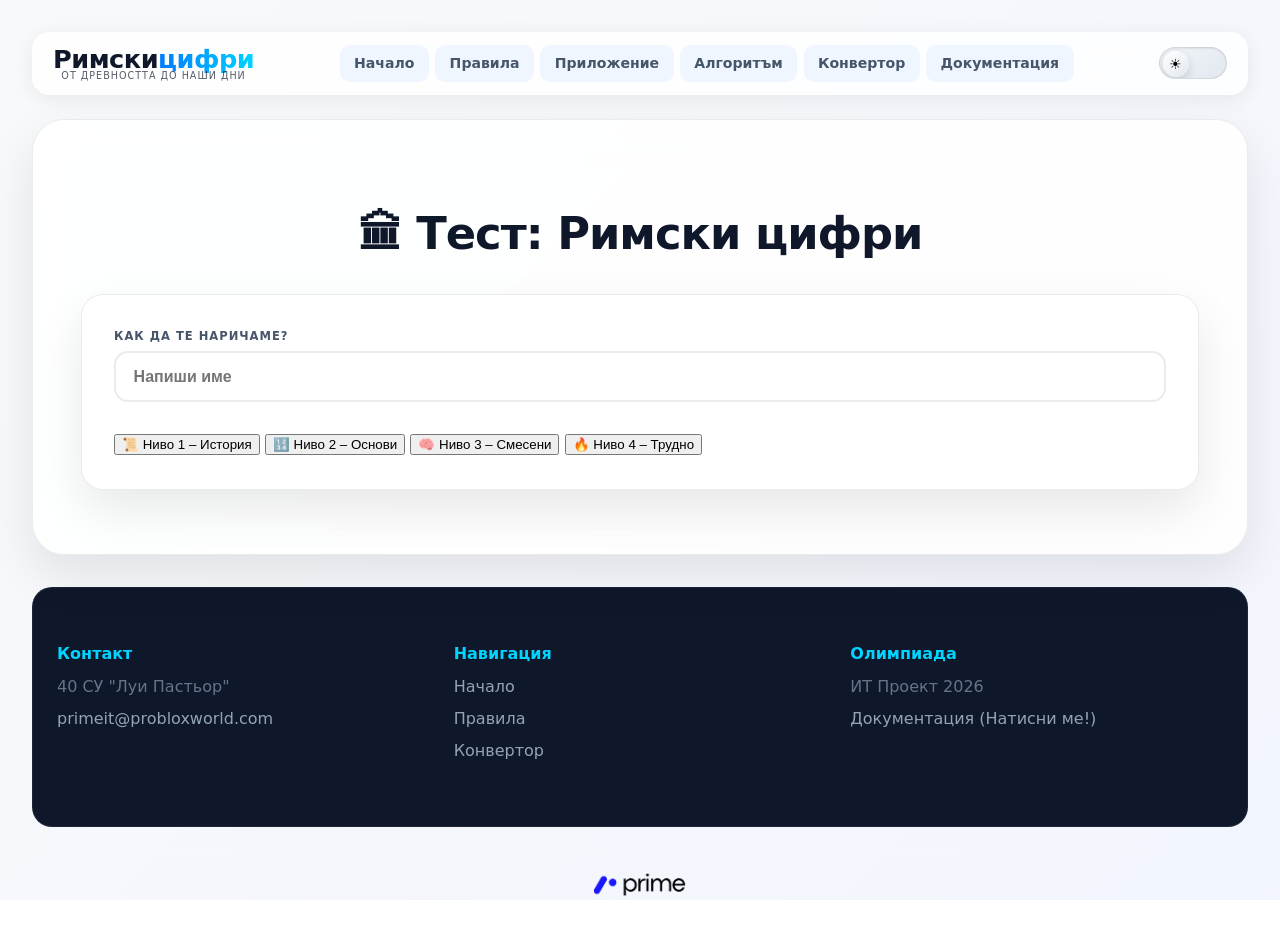
==== games.html @ bb71c1d5 "Add files via upload" ====
<!DOCTYPE html>
<html lang="bg">
<head>
<meta charset="UTF-8">
<meta name="viewport" content="width=device-width, initial-scale=1.0">

<title>Тест – Римски цифри</title>

<link rel="stylesheet" href="css/style.css">
<script src="header.js" defer></script>
<script src="https://html2canvas.hertzen.com/dist/html2canvas.min.js"></script>

</head>

<body>

<site-header></site-header>

<div class="wiki-container">

<h1 class="test-title">🏛 Тест: Римски цифри</h1>

<!-- START SCREEN -->
<div class="card start-card" id="startCard">

<div class="input-group">

<label class="label-text">Как да те наричаме?</label>
<input id="playerName" type="text" placeholder="Напиши име">

</div>

<div id="welcomeBack"></div>

<div class="level-grid">

<button onclick="startTest(1)">📜 Ниво 1 – История</button>
<button onclick="startTest(2)">🔢 Ниво 2 – Основи</button>
<button onclick="startTest(3)">🧠 Ниво 3 – Смесени</button>
<button onclick="startTest(4)">🔥 Ниво 4 – Трудно</button>

</div>

</div>


<!-- TEST -->
<div class="card" id="testCard" style="display:none">

<p id="progress"></p>

<div class="progress-bar">
<div id="progressFill"></div>
</div>

<p id="skipCounter">Пропуснати: 0</p>

<h2 id="question"></h2>

<div class="input-group">
<label class="label-text">Отговор</label>
<input type="text" id="answer">
</div>

<div class="nav-buttons">

<button onclick="prev()">Назад</button>
<button onclick="next()">Напред</button>
<button onclick="finish()">Завърши</button>

</div>

</div>


<!-- RESULTS -->
<div class="card result-card" id="resultCard" style="display:none">

<h1 class="score-big" id="grade"></h1>

<p class="score-message" id="scoreMessage"></p>

<p id="score"></p>

<hr>

<h3>XP</h3>

<div class="xp-bar">
<div id="xpFill"></div>
</div>

<p id="xp"></p>
<p id="tier"></p>

<hr>

<h3>Сподели резултата</h3>

<div class="share-buttons">

<button onclick="shareLink()">Копирай резултата</button>
<button onclick="shareImage()">Изтегли снимка</button>

</div>

</div>

</div>

<site-footer></site-footer>

<script>

const TOTAL = 15

let index = 0
let answers = []
let questions = []
let correct = []
let started = false
let currentLevel = 1

let xp = parseInt(localStorage.getItem("romanXP")) || 0

const player = localStorage.getItem("romanPlayer")

if(player){

document.getElementById("welcomeBack").innerText =
`Здравей ${player}! Готов ли си за още? 🚀`

}

function startTest(level){

let name=document.getElementById("playerName").value.trim()

if(name===""){

if(player){

name=player

}else{

alert("Моля въведи име")
return

}

}

localStorage.setItem("romanPlayer",name)

currentLevel=level
started=true

answers=new Array(TOTAL).fill("")
questions=[]
correct=[]

generate(level)

document.getElementById("startCard").style.display="none"
document.getElementById("testCard").style.display="block"

show()

}

function toRoman(num){

const map=[
[1000,"M"],[900,"CM"],[500,"D"],[400,"CD"],
[100,"C"],[90,"XC"],[50,"L"],[40,"XL"],
[10,"X"],[9,"IX"],[5,"V"],[4,"IV"],[1,"I"]
]

let r=""

for(let [v,s] of map){

while(num>=v){
r+=s
num-=v
}

}

return r

}

function generate(level){

for(let i=0;i<TOTAL;i++){

let n=Math.floor(Math.random()*200)+1
let r=toRoman(n)

if(level==1){

const q=[
"Коя цивилизация създава римските цифри?",
"Коя буква означава 5?",
"Коя буква означава 10?",
"Коя буква означава 100?",
"Коя буква означава 1000?"
]

const a=["Римската","V","X","C","M"]

let id=Math.floor(Math.random()*q.length)

questions.push(q[id])
correct.push(a[id])

}

if(level==2){

questions.push(`Напиши числото ${n} с римски цифри`)
correct.push(r)

}

if(level==3){

if(Math.random()<0.5){

questions.push(`Кое число е ${r}?`)
correct.push(String(n))

}else{

questions.push(`Напиши ${n} с римски цифри`)
correct.push(r)

}

}

if(level==4){

let n2=n+Math.floor(Math.random()*5)+1
let r2=toRoman(n2)

questions.push(`Кое е по-голямо: ${r} или ${r2}?`)
correct.push(r2)

}

}

}

function show(){

document.getElementById("progress").innerText =
`Въпрос ${index+1} / ${TOTAL}`

document.getElementById("question").innerText =
questions[index]

document.getElementById("answer").value =
answers[index]

let percent=((index+1)/TOTAL)*100

document.getElementById("progressFill").style.width=
percent+"%"

updateSkipped()

}

function saveAnswer(){

answers[index]=
document.getElementById("answer").value.trim()

}

function next(){

saveAnswer()

if(index<TOTAL-1){
index++
show()
}

}

function prev(){

saveAnswer()

if(index>0){
index--
show()
}

}

function updateSkipped(){

let skipped=answers.filter(a=>a==="").length

document.getElementById("skipCounter").innerText=
"Пропуснати: "+skipped

}

function grade(score){

if(score>=90)return 6
if(score>=75)return 5
if(score>=60)return 4
if(score>=40)return 3
return 2

}

function feedback(g){

if(g==6)return "🌟 Отлично! Ти си експерт!"
if(g==5)return "🔥 Много добре!"
if(g==4)return "👍 Добра работа!"
if(g==3)return "🙂 Може по-добре!"
return "😅 Тренирай още!"

}

function tier(xp){

if(xp<200)return "Bronze"
if(xp<500)return "Silver"
if(xp<1000)return "Gold"
if(xp<2000)return "Diamond"
return "Legend"

}

function finish(){

saveAnswer()

let right=0

for(let i=0;i<TOTAL;i++){

if(
answers[i].toUpperCase()==
correct[i].toUpperCase()
){
right++
}

}

let percent=Math.round((right/TOTAL)*100)

let g=grade(percent)

let gained=right*10

xp+=gained

localStorage.setItem("romanXP",xp)

document.getElementById("testCard").style.display="none"
document.getElementById("resultCard").style.display="block"

document.getElementById("grade").innerText=g
document.getElementById("scoreMessage").innerText=feedback(g)

document.getElementById("score").innerText=
`Правилни: ${right} / ${TOTAL}`

document.getElementById("xp").innerText=
`XP: ${xp}`

document.getElementById("tier").innerText=
`Tier: ${tier(xp)}`

let tierLevels=[0,200,500,1000,2000,5000]

let next=tierLevels.find(v=>v>xp)

let prev=tierLevels[tierLevels.indexOf(next)-1]||0

let xpPercent=((xp-prev)/(next-prev))*100

document.getElementById("xpFill").style.width=
xpPercent+"%"

alert(`🎉 Поздравления!
Ти завърши Ниво ${currentLevel}!`)

}

function shareLink(){

let grade=document.getElementById("grade").innerText

navigator.clipboard.writeText(
`Получих оценка ${grade} на теста за римски цифри!`
)

alert("Резултатът е копиран!")

}

function shareImage(){

html2canvas(document.getElementById("resultCard"))
.then(canvas=>{

let link=document.createElement("a")

link.download="roman-score.png"
link.href=canvas.toDataURL()

link.click()

})

}

window.onbeforeunload=function(){

if(started){
return "Сигурен ли си че искаш да напуснеш теста?"
}

}

</script>

</body>
</html>
---- css/style.css ----
/* =========================================
   РИМСКИ ЦИФРИ — STYLE.CSS (2026)
   Mobile-first · Dark mode · Glass cards
========================================= */

/* ========== VARIABLES ========== */
:root {
    --primary: #007aff;
    --accent:  #00d4ff;
    --text:    #0f172a;
    --muted:   #475569;
    --card:    #ffffff;
    --glass:   rgba(255,255,255,0.88);
    --border:  rgba(0,0,0,0.08);
    --shadow:  0 20px 48px rgba(0,0,0,0.09);
    --code-bg: #1e293b;
    --radius:  28px;
}

[data-theme="dark"] {
    --primary: #4dabff;
    --accent:  #7bd6ff;
    --text:    #e2e8f0;
    --muted:   #94a3b8;
    --card:    #111827;
    --glass:   rgba(15,23,42,0.88);
    --border:  rgba(255,255,255,0.09);
    --shadow:  0 20px 48px rgba(0,0,0,0.5);
    --code-bg: #0b1224;
}

/* ========== RESET ========== */
*, *::before, *::after { box-sizing: border-box; }

html { scroll-behavior: smooth; }

/* ========== FULL-SCREEN BODY ========== */
html, body {
    min-height: 100%;
    width: 100%;
    margin: 0;
}

body {
    font-family: 'Inter', system-ui, -apple-system, sans-serif;
    line-height: 1.6;
    color: var(--text);
    overflow-x: hidden;

    /* Full-screen animated gradient — always covers viewport */
    background: linear-gradient(-45deg, #eef2ff, #e9ecef, #f0f4ff, #f8f9fa);
    background-size: 400% 400%;
    background-attachment: fixed;
    animation: gradientMove 16s ease infinite;

    padding: 1rem;
    transition: color 0.3s ease;
}

[data-theme="dark"] body {
    background: linear-gradient(-45deg, #060d1a, #0b1224, #0f172a, #07111f);
    background-size: 400% 400%;
    background-attachment: fixed;
    animation: gradientMove 16s ease infinite;
}

body.drawer-open { overflow: hidden; }

@keyframes gradientMove {
    0%   { background-position: 0% 50%; }
    50%  { background-position: 100% 50%; }
    100% { background-position: 0% 50%; }
}

/* ========== SCROLLBAR ========== */
::-webkit-scrollbar { width: 8px; }
::-webkit-scrollbar-thumb { background: rgba(0,0,0,0.18); border-radius: 999px; }
[data-theme="dark"] ::-webkit-scrollbar-thumb { background: rgba(255,255,255,0.14); }

/* ========== WIKI CONTAINER (glass card on top of bg) ========== */
.wiki-container {
    width: 100%;
    max-width: 1280px;
    margin: 0 auto 2rem;
    background: var(--glass);
    backdrop-filter: blur(18px);
    -webkit-backdrop-filter: blur(18px);
    border-radius: var(--radius);
    padding: 1.5rem;
    box-shadow: var(--shadow);
    border: 1px solid var(--border);
}

/* ========== STICKY SITE HEADER ========== */
.site-header {
    display: flex;
    align-items: center;
    justify-content: space-between;
    gap: 1rem;
    padding: 0.75rem 1.25rem;
    margin-bottom: 1.5rem;
    border-radius: 18px;
    background: rgba(255,255,255,0.82);
    backdrop-filter: blur(12px);
    -webkit-backdrop-filter: blur(12px);
    border: 1px solid rgba(255,255,255,0.5);
    box-shadow: 0 4px 20px rgba(0,0,0,0.07);
    position: sticky;
    top: 0.75rem;
    z-index: 100;           /* lower than drawer (1001) and scrim (1000) */
    transition: background 0.3s ease, border-color 0.3s ease;
}

[data-theme="dark"] .site-header {
    background: rgba(11,18,36,0.9);
    border-color: rgba(255,255,255,0.1);
}

/* ========== LOGO ========== */
#logo {
    font-size: clamp(1.2rem, 4vw, 1.6rem);
    font-weight: 900;
    text-decoration: none;
    letter-spacing: -0.5px;
    color: var(--text);
    white-space: nowrap;
}

#logo span {
    background: linear-gradient(to right, var(--primary), var(--accent));
    -webkit-background-clip: text;
    -webkit-text-fill-color: transparent;
    background-clip: text;
}

/* ========== DESKTOP NAV (visible ≥ 900px) ========== */
.nav-links {
    display: flex;       /* shown on desktop */
    align-items: center;
    gap: 0.4rem;
    flex-wrap: wrap;
}

.nav-links a {
    display: inline-block;
    padding: 0.45rem 0.9rem;
    font-weight: 600;
    font-size: 0.88rem;
    border-radius: 10px;
    text-decoration: none;
    color: var(--muted);
    background: rgba(0,122,255,0.06);
    transition: background 0.2s, color 0.2s, transform 0.2s, box-shadow 0.2s;
}

.nav-links a:hover {
    background: rgba(0,122,255,0.14);
    color: var(--primary);
    transform: translateY(-2px);
    box-shadow: 0 6px 16px rgba(0,122,255,0.16);
}

/* ========== HAMBURGER (hidden ≥ 900px) ========== */
.hamburger {
    display: none;       /* hidden on desktop */
    flex-direction: column;
    gap: 5px;
    width: 42px;
    height: 42px;
    justify-content: center;
    align-items: center;
    border: 1px solid var(--border);
    border-radius: 12px;
    background: var(--card);
    cursor: pointer;
    transition: background 0.3s ease;
    flex-shrink: 0;
}

.hamburger span {
    width: 18px;
    height: 2px;
    background: var(--text);
    border-radius: 4px;
    transition: transform 0.3s ease, opacity 0.3s ease;
}

.hamburger.active span:nth-child(1) { transform: translateY(7px) rotate(45deg); }
.hamburger.active span:nth-child(2) { opacity: 0; }
.hamburger.active span:nth-child(3) { transform: translateY(-7px) rotate(-45deg); }

/* ========== THEME TOGGLE ========== */
.theme-toggle {
    width: 68px;
    height: 32px;
    border-radius: 999px;
    border: 1px solid rgba(0,0,0,0.1);
    background: linear-gradient(145deg, #f1f5f9, #e2e8f0);
    box-shadow: inset 0 1px 2px rgba(0,0,0,0.08);
    cursor: pointer;
    position: relative;
    overflow: hidden;
    flex-shrink: 0;
    transition: background 0.2s ease;
}

[data-theme="dark"] .theme-toggle {
    background: linear-gradient(145deg, #1e293b, #0f172a);
    border-color: rgba(255,255,255,0.14);
}

.theme-toggle .dot {
    position: absolute;
    top: 3px;
    left: 3px;
    width: 26px;
    height: 26px;
    border-radius: 50%;
    background: linear-gradient(145deg, #fff, #e2e8f0);
    box-shadow: 0 4px 10px rgba(0,0,0,0.15);
    transition: transform 0.25s ease, background 0.2s ease;
    display: grid;
    place-items: center;
    font-size: 0.85rem;
}

[data-theme="dark"] .theme-toggle .dot {
    transform: translateX(36px);
    background: linear-gradient(145deg, #1e293b, #0b1224);
    color: #38bdf8;
}

/* ========== DRAWER (z-index 1001 — always on top) ========== */
/* Must be a direct <body> child — see header.js */
.drawer {
    position: fixed;
    top: 0;
    right: 0;
    width: min(80vw, 300px);
    height: 100vh;
    background: var(--card);
    color: var(--text);
    box-shadow: -8px 0 40px rgba(0,0,0,0.22);
    padding: 1.5rem;
    display: flex;
    flex-direction: column;
    gap: 0.5rem;
    transform: translateX(110%);
    visibility: hidden;
    transition: transform 0.32s cubic-bezier(0.4,0,0.2,1), visibility 0.32s ease;
    z-index: 1001;
    overflow-y: auto;
}

.drawer.open {
    transform: translateX(0);
    visibility: visible;
}

.drawer-header {
    margin-bottom: 1rem;
    padding-bottom: 1rem;
    border-bottom: 1px solid var(--border);
}

.drawer-logo {
    font-size: 1.4rem;
    font-weight: 900;
    text-decoration: none;
    color: var(--text);
    letter-spacing: -0.5px;
}

.drawer-logo span {
    background: linear-gradient(to right, var(--primary), var(--accent));
    -webkit-background-clip: text;
    -webkit-text-fill-color: transparent;
    background-clip: text;
}

.drawer nav {
    display: flex;
    flex-direction: column;
}

.drawer nav a {
    padding: 0.85rem 0.5rem;
    font-size: 1rem;
    font-weight: 600;
    color: var(--text);
    text-decoration: none;
    border-bottom: 1px solid var(--border);
    transition: color 0.2s ease, padding-left 0.2s ease;
}

.drawer nav a:hover {
    color: var(--primary);
    padding-left: 0.9rem;
}

/* ========== SCRIM (z-index 1000) ========== */
.drawer-scrim {
    position: fixed;
    inset: 0;
    background: rgba(5,14,30,0.65);
    backdrop-filter: blur(3px);
    -webkit-backdrop-filter: blur(3px);
    opacity: 0;
    visibility: hidden;
    transition: opacity 0.3s ease, visibility 0.3s ease;
    z-index: 1000;
}

.drawer-scrim.active {
    opacity: 1;
    visibility: visible;
}

/* ========== TYPOGRAPHY ========== */
h1, h2, h3, h4, h5, h6 { color: var(--text); }

h1 {
    font-size: clamp(1.8rem, 5vw, 2.8rem);
    font-weight: 900;
    text-align: center;
    margin-bottom: 1.5rem;
    letter-spacing: -1px;
}

h3 {
    font-size: 1.3rem;
    margin-bottom: 1rem;
    display: flex;
    align-items: center;
    color: var(--primary);
}

h3::before {
    content: "";
    width: 5px;
    height: 22px;
    background: var(--primary);
    margin-right: 10px;
    border-radius: 4px;
    flex-shrink: 0;
}

p { margin: 0 0 1rem; color: var(--muted); }

/* ========== CARDS ========== */
.card {
    background: var(--card);
    border-radius: 22px;
    padding: 2rem;
    box-shadow: var(--shadow);
    border: 1px solid var(--border);
    margin-bottom: 1rem;
    color: var(--text);
    transition: background 0.3s ease, border-color 0.3s ease;
}

.rule-section,
.usage-card {
    background: var(--card);
    padding: 1.5rem;
    border-radius: 20px;
    margin-bottom: 1.5rem;
    border: 1px solid var(--border);
    box-shadow: 0 6px 18px rgba(0,0,0,0.05);
    color: var(--text);
    transition: transform 0.25s ease, box-shadow 0.25s ease, background 0.3s ease;
}

.rule-section:hover,
.usage-card:hover {
    transform: translateY(-4px);
    box-shadow: 0 18px 38px rgba(0,0,0,0.1);
}

[data-theme="dark"] .rule-section:hover,
[data-theme="dark"] .usage-card:hover {
    box-shadow: 0 18px 38px rgba(0,0,0,0.4);
}

.hero-card {
    text-align: center;
    background: linear-gradient(135deg, #fff, #f4f8ff);
}

[data-theme="dark"] .hero-card {
    background: linear-gradient(135deg, #0f172a, #0b1224);
}

/* ========== HERO SLIDER ========== */
.hero-slider {
    position: relative;
    width: 100%;
    height: 520px;
    border-radius: 24px;
    overflow: hidden;
    background: #07111f;
    margin-bottom: 2rem;
}

.hero-track { width: 100%; height: 100%; }

.hero-slide {
    position: absolute;
    inset: 0;
    opacity: 0;
    transition: opacity 0.8s ease-in-out;
    display: flex;
    align-items: center;
    justify-content: center;
}

.hero-slide.active { opacity: 1; z-index: 5; }

.hero-slide img {
    position: absolute;
    inset: 0;
    width: 100%;
    height: 100%;
    object-fit: cover;
    z-index: 1;
}

.hero-overlay {
    position: absolute;
    inset: 0;
    background: rgba(0,0,0,0.58);
    z-index: 2;
}

.hero-content {
    position: relative;
    z-index: 10;
    text-align: center;
    padding: 2rem;
    width: 100%;
}

.hero-content h1,
.hero-content h2,
.hero-content h3,
.hero-content p {
    color: #ffffff !important;
    text-shadow: 0 2px 18px rgba(0,0,0,0.75);
}

.hero-content h1 {
    font-size: clamp(1.6rem, 5vw, 3.2rem);
    text-align: center;
}

.hero-chip {
    display: inline-block;
    background: var(--primary);
    color: #fff !important;
    font-weight: 700;
    padding: 7px 20px;
    border-radius: 50px;
    margin-bottom: 14px;
    font-size: 0.88rem;
    box-shadow: 0 4px 16px rgba(0,0,0,0.3);
    text-shadow: none;
}

.hero-dots {
    position: absolute;
    bottom: 20px;
    left: 50%;
    transform: translateX(-50%);
    z-index: 20;
    display: flex;
    gap: 10px;
}

.dot {
    width: 10px;
    height: 10px;
    background: rgba(255,255,255,0.35);
    border: none;
    border-radius: 50%;
    cursor: pointer;
    transition: background 0.2s, transform 0.2s;
}

.dot.active {
    background: #fff;
    transform: scale(1.3);
}

/* ========== MAIN GRID ========== */
.main-grid {
    display: grid;
    grid-template-columns: minmax(0, 1fr) 290px;
    gap: 1.5rem;
    align-items: start;
}

/* ========== INFOBOX (Quick Facts) ========== */
.infobox {
    position: sticky;
    top: 90px;
    align-self: start;
    padding: 0 !important;
    overflow: hidden;
    border-radius: 18px !important;
    font-size: 0.92rem;
    background: #f8f9fa !important;
    border: 1px solid #c8ccd1 !important;
}

[data-theme="dark"] .infobox {
    background: #111827 !important;
    border-color: rgba(255,255,255,0.12) !important;
}

.infobox-title {
    display: block;
    background: linear-gradient(to right, var(--primary), var(--accent));
    color: #fff;
    font-weight: 700;
    text-align: center;
    padding: 0.8rem 1rem;
    font-size: 0.92rem;
    text-transform: uppercase;
    letter-spacing: 0.8px;
}

.infobox img {
    width: 85%;
    display: block;
    margin: 1.2rem auto 0.6rem;
    border-radius: 8px;
}

.infobox-caption {
    text-align: center;
    font-style: italic;
    font-size: 0.8rem;
    color: #666;
    padding: 0 1rem 1rem;
}

[data-theme="dark"] .infobox-caption { color: #9ca3af; }

.infobox hr {
    margin: 0;
    border: none;
    border-top: 1px solid #dee2e6;
}

[data-theme="dark"] .infobox hr { border-top-color: rgba(255,255,255,0.09); }

/* Rows via .infobox-row class */
.infobox-row {
    display: flex;
    justify-content: space-between;
    align-items: center;
    gap: 1rem;
    padding: 0.7rem 1.1rem;
    border-bottom: 1px solid #eaecf0;
}

.infobox-row:last-child { border-bottom: none; }

.infobox-row span {
    color: #6b7280;
    font-size: 0.85rem;
    flex-shrink: 0;
    font-weight: 500;
}

.infobox-row strong {
    font-weight: 600;
    text-align: right;
    color: var(--text);
    font-size: 0.85rem;
}

[data-theme="dark"] .infobox-row span  { color: #9ca3af; }
[data-theme="dark"] .infobox-row       { border-bottom-color: rgba(255,255,255,0.07); }

/* Rows via plain <p> tags (as used in your HTML) */
.infobox > p,
.infobox p {
    margin: 0;
    padding: 0.7rem 1.1rem;
    border-bottom: 1px solid #eaecf0;
    font-size: 0.88rem;
    color: var(--text);
    line-height: 1.5;
}

.infobox > p:last-child,
.infobox p:last-child { border-bottom: none; }

[data-theme="dark"] .infobox > p,
[data-theme="dark"] .infobox p {
    color: #e2e8f0;
    border-bottom-color: rgba(255,255,255,0.07);
}

/* ========== PAGE LAYOUT ========== */
.page-layout { display: flex; flex-direction: column; gap: 2rem; }

@media (min-width: 992px) {
    .page-layout { flex-direction: row; align-items: flex-start; }
    .page-layout .infobox {
        flex-shrink: 0;
        position: sticky;
        top: 90px;
        align-self: start;
        margin-left: auto;
    }
}

/* ========== SYMBOL GRID ========== */
.symbol-grid {
    display: grid;
    grid-template-columns: repeat(auto-fit, minmax(76px, 1fr));
    gap: 10px;
    margin-top: 1rem;
}

.symbol-item {
    background: #f1f5f9;
    padding: 0.9rem;
    text-align: center;
    border-radius: 14px;
    border: 1px solid var(--border);
    color: var(--text);
    transition: background 0.3s ease;
}

[data-theme="dark"] .symbol-item { background: #1e293b; }
.symbol-item strong { display: block; color: var(--primary); font-size: 1.2rem; }

/* ========== INPUTS ========== */
.input-group { margin-bottom: 1.8rem; }

.label-text {
    display: block;
    margin-bottom: 0.4rem;
    font-size: 0.72rem;
    font-weight: 700;
    letter-spacing: 1px;
    text-transform: uppercase;
    color: var(--muted);
}

input[type="text"] {
    width: 100%;
    padding: 0.9rem 1.1rem;
    font-size: 1rem;
    font-weight: 600;
    border-radius: 14px;
    border: 2px solid var(--border);
    background: var(--card);
    color: var(--text);
    outline: none;
    transition: border-color 0.25s ease, box-shadow 0.25s ease, transform 0.2s ease;
}

input[type="text"]:focus {
    border-color: var(--primary);
    box-shadow: 0 6px 18px rgba(0,122,255,0.14);
    transform: translateY(-2px);
}

/* ========== LISTS ========== */
.rule-list, .usage-list { list-style: none; padding: 0; }

.rule-list li {
    margin-bottom: 0.8rem;
    padding-left: 22px;
    position: relative;
    color: var(--muted);
}

.rule-list li::before { content: "■"; position: absolute; left: 0; color: var(--primary); }

/* ========== CODE BLOCK ========== */
pre {
    background: var(--code-bg);
    color: #e2e8f0;
    padding: 1.5rem;
    border-radius: 16px;
    overflow-x: auto;
    font-family: 'Fira Code', monospace;
    font-size: 0.85rem;
    line-height: 1.6;
    margin-bottom: 2rem;
}

.code-keyword { color: #7dd3fc; }
.code-func    { color: #a5b4fc; }
.code-string  { color: #fbbf24; }
.code-number  { color: #f472b6; }
.code-comment { color: #94a3b8; font-style: italic; }

/* ========== CONTENT GRID ========== */
.content-grid {
    display: grid;
    gap: 1.5rem;
    grid-template-columns: repeat(auto-fit, minmax(240px, 1fr));
}

/* ========== IMAGES ========== */
img { max-width: 100%; border-radius: 16px; }
img.shrink { max-width: 80%; margin: 1.5rem auto; display: block; }

.full-width-img {
    width: 100%;
    height: 260px;
    object-fit: cover;
    margin: 1.5rem 0;
    border-radius: 14px;
    box-shadow: 0 10px 28px rgba(0,0,0,0.1);
    cursor: zoom-in;
}

/* ========== IFRAMES ========== */
iframe { width: 100%; max-width: 100%; border: none; border-radius: 14px; }

.responsive-iframe {
    width: min(90vw, 400px);
    aspect-ratio: 1 / 1;
    height: auto;
    border-radius: 18px;
}

/* ========== SIDE GALLERY ========== */
.side-gallery {
    position: fixed;
    left: 20px;
    top: 120px;
    width: 110px;
    height: 70vh;
    overflow: hidden;
    border-radius: 18px;
    z-index: 0;
}

.gallery-track {
    display: flex;
    flex-direction: column;
    gap: 1rem;
    animation: scrollGallery 22s linear infinite;
}

.gallery-track img { width: 100%; border-radius: 12px; transition: transform 0.3s ease; }
.gallery-track img:hover { transform: scale(1.05); }

@keyframes scrollGallery {
    0%   { transform: translateY(0); }
    100% { transform: translateY(-50%); }
}

/* ========== FOOTER (always dark) ========== */
.footer,
footer {
    margin-top: 2rem;
    padding: 2rem 1.5rem;
    background: #0f172a;
    border-radius: 20px;
    color: #e2e8f0;
    text-align: center;
    border: 1px solid rgba(255,255,255,0.06);
}

[data-theme="dark"] .footer,
[data-theme="dark"] footer {
    background: #060e1c;
    border-color: rgba(255,255,255,0.09);
}

.footer p, footer p { color: #64748b; margin: 0 0 0.4rem; }

.footer-content {
    display: grid;
    grid-template-columns: repeat(auto-fit, minmax(180px, 1fr));
    gap: 1.5rem;
    text-align: left;
    margin-bottom: 1.5rem;
}

.footer h3,
.footer h4,
footer h3,
footer h4 { color: var(--accent); margin-bottom: 0.5rem; }

.footer a, footer a { color: #94a3b8; text-decoration: none; transition: color 0.2s; }
.footer a:hover, footer a:hover { color: #fff; }

.copy { margin-top: 1rem; font-size: 0.78rem; color: #475569; }

/* ========== RESPONSIVE ========== */

/* Tablet */
@media (min-width: 768px) {
    body { padding: 1.5rem; }
    .wiki-container { padding: 2.5rem; }
    .content-grid { grid-template-columns: repeat(auto-fit, minmax(280px, 1fr)); }
}

/* Desktop */
@media (min-width: 900px) {
    body { padding: 2rem; }
    .wiki-container { padding: 3rem; border-radius: 32px; }

    /* Show desktop nav, hide hamburger */
    .nav-links  { display: flex; }
    .hamburger  { display: none; }
}

/* Mobile */
@media (max-width: 899px) {
    /* Hide desktop nav, show hamburger */
    .nav-links  { display: none; }
    .hamburger  { display: flex; }

    .main-grid  { grid-template-columns: 1fr; }
    .infobox    { position: static !important; max-width: 100%; }
    .hero-slider { height: 380px; }
    .full-width-img { height: 200px; }
    .side-gallery { display: none; }
}

@media (max-width: 600px) {
    body { padding: 0.6rem; }
    .wiki-container { padding: 0.9rem; border-radius: 18px; }
    .site-header { padding: 0.6rem 0.9rem; border-radius: 14px; }
    .hero-slider { height: 280px; border-radius: 18px; }
    .hero-content h1 { font-size: clamp(1.3rem, 6vw, 1.8rem) !important; }
    .card { padding: 1.2rem; border-radius: 16px; }
}
/* ========== PRIMEIT CREDIT ========== */
.footer-bottom {
    margin-top: 1.5rem;
    padding-top: 1.2rem;
    border-top: 1px solid rgba(255,255,255,0.08);
    text-align: center;
}

.primeit-credit {
    display: inline-block;
    position: relative;
    transition: transform 0.25s ease, opacity 0.25s ease;
}

.primeit-credit:hover {
    transform: scale(1.08);
    opacity: 0.9;
}

.primeit-logo {
    height: 26px;
    transition: opacity 0.3s ease;
}

/* Default (light mode) → show dark logo */
.logo-light { display: none; }
.logo-dark  { display: inline-block; }

/* Dark theme → show white logo */
[data-theme="dark"] .logo-light { display: inline-block; }
[data-theme="dark"] .logo-dark  { display: none; }
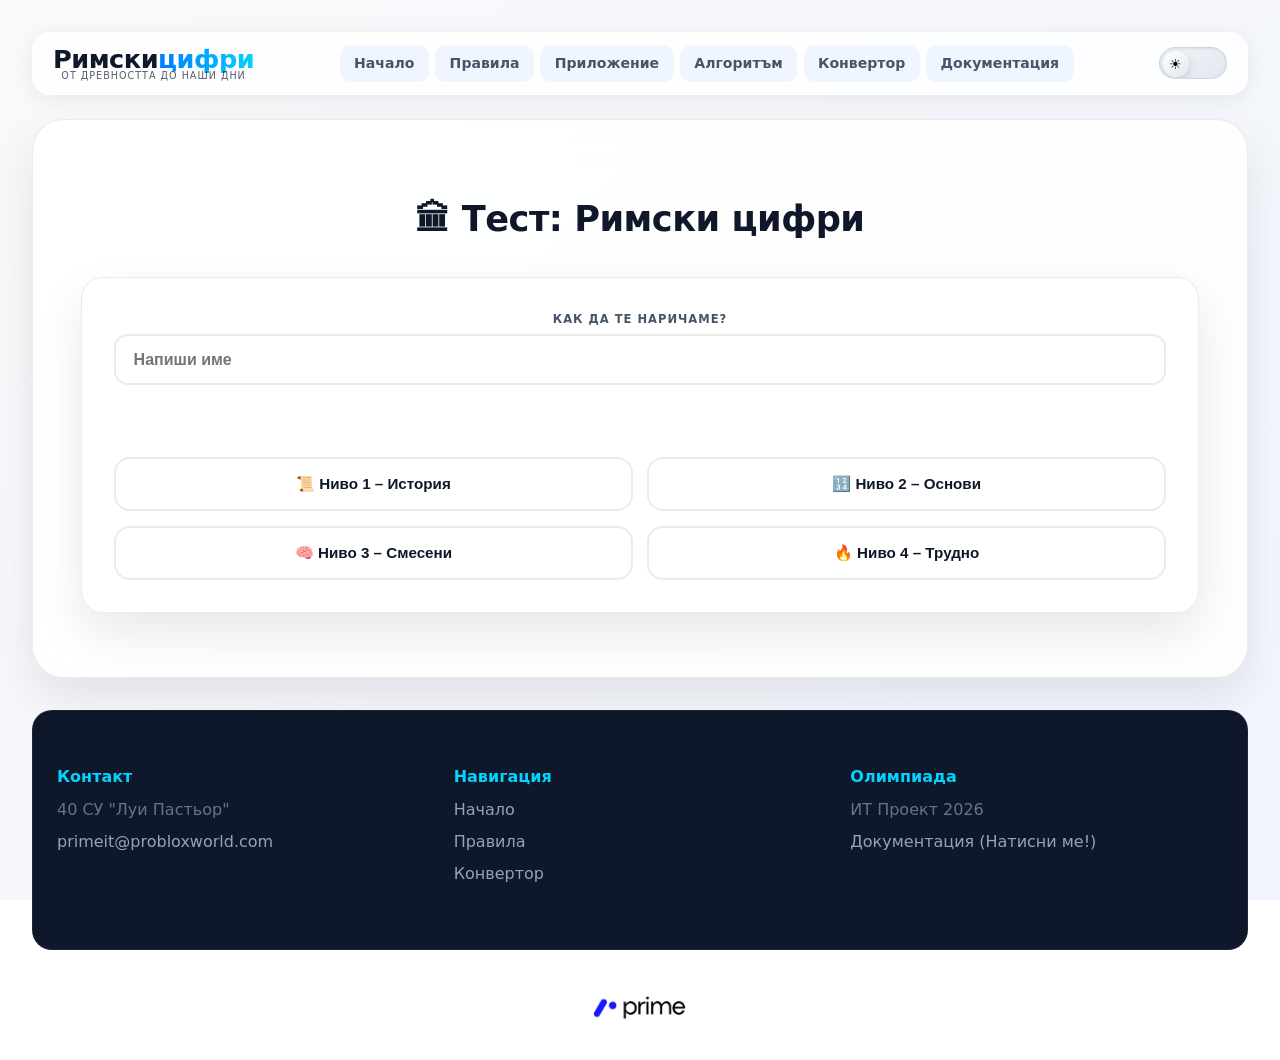
==== commit 4ee5a298: "Added AI to the test and made it super" ====
--- a/games.html
+++ b/games.html
@@ -1,443 +1,574 @@
 <!DOCTYPE html>
 <html lang="bg">
 <head>
-<meta charset="UTF-8">
-<meta name="viewport" content="width=device-width, initial-scale=1.0">
-
-<title>Тест – Римски цифри</title>
-
-<link rel="stylesheet" href="css/style.css">
-<script src="header.js" defer></script>
-<script src="https://html2canvas.hertzen.com/dist/html2canvas.min.js"></script>
-
+    <meta charset="UTF-8">
+    <meta name="viewport" content="width=device-width, initial-scale=1.0">
+    <title>Тест – Римски цифри</title>
+    <link rel="stylesheet" href="css/style.css">
+    <script src="header.js" defer></script>
+    <script src="https://html2canvas.hertzen.com/dist/html2canvas.min.js"></script>
 </head>
-
 <body>
-
-<site-header></site-header>
-
-<div class="wiki-container">
-
-<h1 class="test-title">🏛 Тест: Римски цифри</h1>
-
-<!-- START SCREEN -->
-<div class="card start-card" id="startCard">
-
-<div class="input-group">
-
-<label class="label-text">Как да те наричаме?</label>
-<input id="playerName" type="text" placeholder="Напиши име">
-
-</div>
-
-<div id="welcomeBack"></div>
-
-<div class="level-grid">
-
-<button onclick="startTest(1)">📜 Ниво 1 – История</button>
-<button onclick="startTest(2)">🔢 Ниво 2 – Основи</button>
-<button onclick="startTest(3)">🧠 Ниво 3 – Смесени</button>
-<button onclick="startTest(4)">🔥 Ниво 4 – Трудно</button>
-
-</div>
-
-</div>
-
-
-<!-- TEST -->
-<div class="card" id="testCard" style="display:none">
-
-<p id="progress"></p>
-
-<div class="progress-bar">
-<div id="progressFill"></div>
-</div>
-
-<p id="skipCounter">Пропуснати: 0</p>
-
-<h2 id="question"></h2>
-
-<div class="input-group">
-<label class="label-text">Отговор</label>
-<input type="text" id="answer">
-</div>
-
-<div class="nav-buttons">
-
-<button onclick="prev()">Назад</button>
-<button onclick="next()">Напред</button>
-<button onclick="finish()">Завърши</button>
-
-</div>
-
-</div>
-
-
-<!-- RESULTS -->
-<div class="card result-card" id="resultCard" style="display:none">
-
-<h1 class="score-big" id="grade"></h1>
-
-<p class="score-message" id="scoreMessage"></p>
-
-<p id="score"></p>
-
-<hr>
-
-<h3>XP</h3>
-
-<div class="xp-bar">
-<div id="xpFill"></div>
-</div>
-
-<p id="xp"></p>
-<p id="tier"></p>
-
-<hr>
-
-<h3>Сподели резултата</h3>
-
-<div class="share-buttons">
-
-<button onclick="shareLink()">Копирай резултата</button>
-<button onclick="shareImage()">Изтегли снимка</button>
-
-</div>
-
-</div>
-
-</div>
-
-<site-footer></site-footer>
-
+    <site-header></site-header>
+
+    <div class="wiki-container">
+        <h1 class="test-title">🏛 Тест: Римски цифри</h1>
+
+        <!-- START SCREEN -->
+        <div class="card start-card" id="startCard">
+            <div class="input-group">
+                <label class="label-text">Как да те наричаме?</label>
+                <input id="playerName" type="text" placeholder="Напиши име">
+            </div>
+            <div id="welcomeBack"></div>
+            <div class="level-grid">
+                <button onclick="startTest(1)">📜 Ниво 1 – История</button>
+                <button onclick="startTest(2)">🔢 Ниво 2 – Основи</button>
+                <button onclick="startTest(3)">🧠 Ниво 3 – Смесени</button>
+                <button onclick="startTest(4)">🔥 Ниво 4 – Трудно</button>
+            </div>
+        </div>
+
+        <!-- TEST -->
+        <div class="card" id="testCard" style="display:none">
+            <p id="progress"></p>
+            <div class="progress-bar">
+                <div id="progressFill"></div>
+            </div>
+            <p id="skipCounter">Пропуснати: 0</p>
+            <h2 id="question"></h2>
+            <div class="answer-options">
+                <button class="option" data-answer="A"></button>
+                <button class="option" data-answer="B"></button>
+                <button class="option" data-answer="C"></button>
+                <button class="option" data-answer="D"></button>
+            </div>
+            <div class="nav-buttons">
+                <button onclick="prev()">Назад</button>
+                <button onclick="next()">Напред</button>
+                <button onclick="finish()">Завърши</button>
+            </div>
+        </div>
+
+        <!-- RESULTS -->
+        <div class="card result-card" id="resultCard" style="display:none">
+            <h1 class="score-big" id="grade"></h1>
+            <p class="score-message" id="scoreMessage"></p>
+            <p id="score"></p>
+            <hr>
+            <h3>XP</h3>
+            <div class="xp-bar">
+                <div id="xpFill"></div>
+            </div>
+            <p id="xp"></p>
+            <p id="tier"></p>
+            <hr>
+            <h3>Сподели резултата</h3>
+
+        </div>
+    </div>
+
+    <site-footer></site-footer>
+</body>
+<!-- REPLACE your entire <script> block with this -->
+<!-- REPLACE your entire <script> block with this -->
+<!-- REPLACE your entire <script> block with this -->
+<!-- REPLACE your entire <script> block with this -->
+<!-- REPLACE your entire <script> block with this -->
+<!-- REPLACE your entire <script> block with this -->
 <script>
-
-const TOTAL = 15
-
-let index = 0
-let answers = []
-let questions = []
-let correct = []
-let started = false
-let currentLevel = 1
-
-let xp = parseInt(localStorage.getItem("romanXP")) || 0
-
-const player = localStorage.getItem("romanPlayer")
-
-if(player){
-
-document.getElementById("welcomeBack").innerText =
-`Здравей ${player}! Готов ли си за още? 🚀`
-
-}
-
-function startTest(level){
-
-let name=document.getElementById("playerName").value.trim()
-
-if(name===""){
-
-if(player){
-
-name=player
-
-}else{
-
-alert("Моля въведи име")
-return
-
-}
-
-}
-
-localStorage.setItem("romanPlayer",name)
-
-currentLevel=level
-started=true
-
-answers=new Array(TOTAL).fill("")
-questions=[]
-correct=[]
-
-generate(level)
-
-document.getElementById("startCard").style.display="none"
-document.getElementById("testCard").style.display="block"
-
-show()
-
-}
-
-function toRoman(num){
-
-const map=[
-[1000,"M"],[900,"CM"],[500,"D"],[400,"CD"],
-[100,"C"],[90,"XC"],[50,"L"],[40,"XL"],
-[10,"X"],[9,"IX"],[5,"V"],[4,"IV"],[1,"I"]
-]
-
-let r=""
-
-for(let [v,s] of map){
-
-while(num>=v){
-r+=s
-num-=v
-}
-
-}
-
-return r
-
-}
-
-function generate(level){
-
-for(let i=0;i<TOTAL;i++){
-
-let n=Math.floor(Math.random()*200)+1
-let r=toRoman(n)
-
-if(level==1){
-
-const q=[
-"Коя цивилизация създава римските цифри?",
-"Коя буква означава 5?",
-"Коя буква означава 10?",
-"Коя буква означава 100?",
-"Коя буква означава 1000?"
-]
-
-const a=["Римската","V","X","C","M"]
-
-let id=Math.floor(Math.random()*q.length)
-
-questions.push(q[id])
-correct.push(a[id])
-
-}
-
-if(level==2){
-
-questions.push(`Напиши числото ${n} с римски цифри`)
-correct.push(r)
-
-}
-
-if(level==3){
-
-if(Math.random()<0.5){
-
-questions.push(`Кое число е ${r}?`)
-correct.push(String(n))
-
-}else{
-
-questions.push(`Напиши ${n} с римски цифри`)
-correct.push(r)
-
-}
-
-}
-
-if(level==4){
-
-let n2=n+Math.floor(Math.random()*5)+1
-let r2=toRoman(n2)
-
-questions.push(`Кое е по-голямо: ${r} или ${r2}?`)
-correct.push(r2)
-
-}
-
-}
-
-}
-
-function show(){
-
-document.getElementById("progress").innerText =
-`Въпрос ${index+1} / ${TOTAL}`
-
-document.getElementById("question").innerText =
-questions[index]
-
-document.getElementById("answer").value =
-answers[index]
-
-let percent=((index+1)/TOTAL)*100
-
-document.getElementById("progressFill").style.width=
-percent+"%"
-
-updateSkipped()
-
-}
-
-function saveAnswer(){
-
-answers[index]=
-document.getElementById("answer").value.trim()
-
-}
-
-function next(){
-
-saveAnswer()
-
-if(index<TOTAL-1){
-index++
-show()
-}
-
-}
-
-function prev(){
-
-saveAnswer()
-
-if(index>0){
-index--
-show()
-}
-
-}
-
+/* ══════════════════════════════════════
+   PASTE YOUR GROQ KEY HERE
+   Free at: console.groq.com
+   ══════════════════════════════════════ */
+var GROQ_KEY = "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";
+
+var TOTAL = 15;
+var index = 0, answers = [], questions = [], correct = [], choices = [];
+var started = false, currentLevel = 1;
+var xp = parseInt(localStorage.getItem("romanXP")) || 0;
+var highscore = parseInt(localStorage.getItem("romanHighscore")) || 0;
+var player = localStorage.getItem("romanPlayer");
+if (player) document.getElementById("welcomeBack").innerText = "Здравей " + player + "! Готов ли си за още? 🚀";
+
+/* ─── STYLES ─── */
+var styleEl = document.createElement("style");
+document.head.appendChild(styleEl);
+var sheet = styleEl.sheet;
+var cssRules = [
+  '[id="aiLoader"]{position:fixed;inset:0;z-index:9999;display:flex;flex-direction:column;align-items:center;justify-content:center;gap:24px;background:#fff;opacity:0;pointer-events:none;transition:opacity .3s ease;}',
+  '[id="aiLoader"].on{opacity:1;pointer-events:all;}',
+  '.prime-burst-wrap{position:relative;width:160px;height:160px;display:flex;align-items:center;justify-content:center;}',
+  '.prime-burst{position:absolute;inset:0;animation:burstSpin 3s linear infinite;}',
+  '.prime-burst-inner{position:absolute;inset:20px;animation:burstSpin 2s linear infinite reverse;}',
+  '@keyframes burstSpin{to{transform:rotate(360deg);}}',
+  '.prime-center{position:relative;z-index:2;display:flex;flex-direction:column;align-items:center;justify-content:center;}',
+  '.prime-ai-text{font-family:Georgia,serif;font-size:1.5rem;font-weight:900;background:linear-gradient(135deg,#0066ff,#00aaff);-webkit-background-clip:text;-webkit-text-fill-color:transparent;background-clip:text;line-height:1;}',
+  '.prime-ai-sub{font-size:.55rem;font-weight:800;letter-spacing:.25em;text-transform:uppercase;color:#0066ff;opacity:.6;margin-top:2px;}',
+  '.prime-brand{font-family:Georgia,serif;font-size:1.6rem;font-weight:900;letter-spacing:-.03em;background:linear-gradient(135deg,#0055ee,#00bbff);-webkit-background-clip:text;-webkit-text-fill-color:transparent;background-clip:text;}',
+  '.prime-brand span{font-size:.9rem;font-weight:400;letter-spacing:.1em;color:#aaa;-webkit-text-fill-color:#aaa;}',
+  '.prime-status{font-family:"Courier New",monospace;font-size:.78rem;font-weight:700;letter-spacing:.08em;color:#0066ff;text-align:center;}',
+  '.prime-track{width:200px;height:4px;background:#e8f0ff;border-radius:99px;overflow:hidden;}',
+  '.prime-fill{height:100%;width:0%;background:linear-gradient(90deg,#0055ee,#00bbff);border-radius:99px;transition:width .4s ease;}',
+  '.review-section{margin-top:2rem;}',
+  '.review-section h2{font-size:1.1rem;font-weight:700;margin-bottom:1.2rem;color:var(--text);}',
+  '.review-item{border-radius:16px;border:1.5px solid var(--border);background:var(--card);padding:1.2rem 1.4rem;margin-bottom:1rem;}',
+  '.review-item.correct-item{border-color:rgba(34,197,94,.4);background:rgba(34,197,94,.04);}',
+  '.review-item.wrong-item{border-color:rgba(239,68,68,.4);background:rgba(239,68,68,.04);}',
+  '.review-q{font-size:.95rem;font-weight:600;color:var(--text);margin-bottom:.7rem;line-height:1.45;}',
+  '.review-answers{display:grid;grid-template-columns:1fr 1fr;gap:.5rem;margin-bottom:.85rem;}',
+  '@media(max-width:500px){.review-answers{grid-template-columns:1fr;}}',
+  '.review-chip{padding:.45rem .85rem;border-radius:10px;font-size:.82rem;font-weight:600;border:1.5px solid var(--border);color:var(--muted);background:transparent;}',
+  '.review-chip.chip-correct{border-color:rgba(34,197,94,.6);color:#16a34a;background:rgba(34,197,94,.08);}',
+  '.review-chip.chip-wrong{border-color:rgba(239,68,68,.5);color:#dc2626;background:rgba(239,68,68,.07);text-decoration:line-through;}',
+  '.review-chip.chip-selected-correct{border-color:#16a34a;color:#fff;background:#22c55e;}',
+  '.review-chip.chip-selected-wrong{border-color:#dc2626;color:#fff;background:#ef4444;}',
+  '.review-verdict{font-size:.8rem;font-weight:700;margin-bottom:.6rem;}',
+  '.verdict-correct{color:#16a34a;}',
+  '.verdict-wrong{color:#dc2626;}',
+  '.review-explain{font-size:.82rem;color:var(--muted);line-height:1.6;padding:.7rem 1rem;border-radius:10px;background:rgba(0,122,255,.05);border-left:3px solid var(--primary);margin-top:.5rem;min-height:2.5rem;}',
+  '.explain-loading{display:flex;align-items:center;gap:.5rem;font-size:.8rem;color:var(--muted);font-style:italic;}',
+  '.explain-dot{width:5px;height:5px;border-radius:50%;background:var(--primary);animation:edot .9s ease-in-out infinite;}',
+  '.explain-dot:nth-child(2){animation-delay:.2s;}',
+  '.explain-dot:nth-child(3){animation-delay:.4s;}',
+  '@keyframes edot{0%,80%,100%{transform:scale(.6);opacity:.4}40%{transform:scale(1);opacity:1}}',
+  '.result-actions{display:flex;gap:.75rem;flex-wrap:wrap;margin-top:1.5rem;}',
+  '.btn-primary{flex:1;min-width:140px;padding:.8rem 1.2rem;font-size:.92rem;font-weight:700;border-radius:14px;border:none;background:var(--primary);color:#fff;cursor:pointer;transition:opacity .2s,transform .15s;}',
+  '.btn-primary:hover{opacity:.88;transform:translateY(-2px);}',
+  '.btn-secondary{flex:1;min-width:140px;padding:.8rem 1.2rem;font-size:.92rem;font-weight:700;border-radius:14px;border:2px solid var(--border);background:var(--card);color:var(--text);cursor:pointer;transition:background .2s,border-color .2s,transform .15s;}',
+  '.btn-secondary:hover{border-color:var(--primary);color:var(--primary);transform:translateY(-2px);}',
+  '.q-number{display:inline-block;font-size:.7rem;font-weight:800;letter-spacing:.08em;color:var(--muted);text-transform:uppercase;margin-bottom:.4rem;}',
+];
+cssRules.forEach(function(r) { try { sheet.insertRule(r, sheet.cssRules.length); } catch(e){} });
+
+/* ─── STARBURST LOADER ─── */
+function starburstPath(cx, cy, r, points, ratio) {
+  var d = "", total = points * 2;
+  for (var k = 0; k < total; k++) {
+    var angle = (Math.PI / points) * k - Math.PI / 2;
+    var rad = (k % 2 === 0) ? r : r * ratio;
+    var x = (cx + Math.cos(angle) * rad).toFixed(2);
+    var y = (cy + Math.sin(angle) * rad).toFixed(2);
+    d += (k === 0 ? "M" : "L") + x + " " + y + " ";
+  }
+  return d + "Z";
+}
+
+var loaderEl = document.createElement("div");
+loaderEl.id = "aiLoader";
+var op = starburstPath(80, 80, 76, 14, 0.82);
+var ip = starburstPath(60, 60, 56, 10, 0.78);
+loaderEl.innerHTML =
+  '<div class="prime-burst-wrap">' +
+    '<svg class="prime-burst" width="160" height="160" viewBox="0 0 160 160" fill="none">' +
+      '<path d="' + op + '" fill="none" stroke="url(#sb1)" stroke-width="3" stroke-linejoin="round"/>' +
+      '<defs><linearGradient id="sb1" x1="0" y1="0" x2="160" y2="160" gradientUnits="userSpaceOnUse"><stop offset="0%" stop-color="#0055ee"/><stop offset="100%" stop-color="#00ccff"/></linearGradient></defs>' +
+    '</svg>' +
+    '<svg class="prime-burst-inner" width="120" height="120" viewBox="0 0 120 120" fill="none" style="position:absolute;inset:20px;">' +
+      '<path d="' + ip + '" fill="none" stroke="url(#sb2)" stroke-width="2" stroke-linejoin="round" opacity=".5"/>' +
+      '<defs><linearGradient id="sb2" x1="0" y1="0" x2="120" y2="120" gradientUnits="userSpaceOnUse"><stop offset="0%" stop-color="#00aaff"/><stop offset="100%" stop-color="#0055ee"/></linearGradient></defs>' +
+    '</svg>' +
+    '<div class="prime-center"><div class="prime-ai-text">AI</div><div class="prime-ai-sub">Prime</div></div>' +
+  '</div>' +
+  '<div class="prime-brand">Prime<span>AI</span></div>' +
+  '<div class="prime-status" id="loaderStatus">Инициализиране...</div>' +
+  '<div class="prime-track"><div class="prime-fill" id="loaderFill"></div></div>';
+document.body.appendChild(loaderEl);
+
+function showLoader() { loaderEl.classList.add("on"); setLoaderPct(0); }
+function hideLoader() { loaderEl.classList.remove("on"); }
+function setLoaderStatus(t) { document.getElementById("loaderStatus").innerText = t; }
+function setLoaderPct(p) { document.getElementById("loaderFill").style.width = Math.min(p,100) + "%"; }
+
+/* ─── HELPERS ─── */
+function toRoman(n) {
+  var m = [[1000,"M"],[900,"CM"],[500,"D"],[400,"CD"],[100,"C"],[90,"XC"],[50,"L"],[40,"XL"],[10,"X"],[9,"IX"],[5,"V"],[4,"IV"],[1,"I"]];
+  var r = "";
+  for (var i = 0; i < m.length; i++) { while (n >= m[i][0]) { r += m[i][1]; n -= m[i][0]; } }
+  return r;
+}
+function shuffle(a) {
+  for (var i = a.length-1; i > 0; i--) { var j = Math.floor(Math.random()*(i+1)); var t=a[i]; a[i]=a[j]; a[j]=t; }
+  return a;
+}
+function sleep(ms) { return new Promise(function(r){ setTimeout(r, ms); }); }
+
+/* ─── KNOWLEDGE ─── */
+var KNOWLEDGE =
+  "Roman numerals: non-positional numeral system from Ancient Rome.\n" +
+  "7 symbols: I=1, V=5, X=10, L=50, C=100, D=500, M=1000.\n" +
+  "Addition rule: symbol right of a larger = added. Example: VI=6.\n" +
+  "Subtraction rule: symbol left of a larger = subtracted. Example: IV=4.\n" +
+  "I,X,C,M repeat max 3 times. V,L,D only once ever.\n" +
+  "Subtraction only: IV=4, IX=9, XL=40, XC=90, CD=400, CM=900.\n" +
+  "Range 1-3999. Zero does not exist. Replaced by Arabic numerals after 1400 AD.\n" +
+  "Origin: Etruscans, spread by Romans.\n" +
+  "Used today: centuries (XXI), rulers (Simeon II), clocks (4=IIII sometimes), Olympics, Super Bowl, books.\n" +
+  "Examples: XVI=16, XIV=14, XC=90, XL=40, MMXXIV=2024, MCMXCIX=1999.\n";
+
+var LEVEL_PROMPTS = {
+  1: "Generate 15 questions about Roman numeral history and rules. Write question text in simple correct Bulgarian. Cover: origins (Etruscans), all 7 symbols, subtraction rule, repetition limits, zero not existing, modern usage (clocks, Olympics, centuries, rulers). Each question different topic.",
+  2: "Generate 15 questions: student converts Arabic number to Roman numeral. Write question in Bulgarian like 'Запиши числото 40 с римски цифри:'. Use numbers 1-399, include tricky ones near 4,9,40,90,400. Wrong answers: plausible wrong Roman numerals for nearby numbers.",
+  3: "Generate 15 mixed questions in Bulgarian. Half: Roman to Arabic (e.g. 'Колко е XIV?'). Half: Arabic to Roman (e.g. 'Запиши 40 с римски цифри:'). Numbers 1-399. Wrong answers close but wrong.",
+  4: "Generate 15 hard questions in Bulgarian. Mix: which Roman numeral is bigger, addition (XIV + 5 = ?), subtraction (XX - 3 = ?), count symbols in a Roman numeral, what comes before/after. Numbers 1-300."
+};
+
+/* ─── GROQ CALL ─── */
+function callAI(prompt, maxTokens) {
+  maxTokens = maxTokens || 800;
+  return fetch("https://api.groq.com/openai/v1/chat/completions", {
+    method: "POST",
+    headers: { "Content-Type": "application/json", "Authorization": "Bearer " + GROQ_KEY },
+    body: JSON.stringify({
+      model: "llama-3.1-8b-instant",
+      max_tokens: maxTokens,
+      temperature: 0.2,
+      messages: [
+        { role: "system", content: "You follow instructions exactly. Never output JSON for explanation tasks. Never invent facts outside the knowledge base." },
+        { role: "user", content: prompt }
+      ]
+    })
+  }).then(function(r) {
+    if (!r.ok) throw new Error("API " + r.status);
+    return r.json();
+  }).then(function(d) {
+    return d.choices[0].message.content;
+  });
+}
+
+/* ─── EXTRACT JSON SAFELY ─── */
+function extractJSON(raw) {
+  var s = raw.replace(/```json/gi,"").replace(/```/gi,"").trim();
+  var a = s.indexOf("["), b = s.lastIndexOf("]");
+  if (a === -1 || b === -1) throw new Error("No JSON array");
+  return s.slice(a, b+1);
+}
+
+/* ─── CLEAN EXPLANATION TEXT ─── */
+function cleanExplanation(raw) {
+  var text = raw.trim();
+
+  /* if Llama returned JSON object, extract sentences from it */
+  if (text.charAt(0) === "{" || text.charAt(0) === "[") {
+    try {
+      var obj = JSON.parse(text);
+      var vals = [];
+      function collectStrings(o) {
+        if (typeof o === "string" && o.length > 5) vals.push(o);
+        else if (Array.isArray(o)) { for (var i=0;i<o.length;i++) collectStrings(o[i]); }
+        else if (typeof o === "object" && o !== null) { var ks=Object.keys(o); for (var i=0;i<ks.length;i++) collectStrings(o[ks[i]]); }
+      }
+      collectStrings(obj);
+      text = vals.join(" ");
+    } catch(e) {
+      /* strip braces/brackets and JSON keys */
+      text = text.replace(/[{}\[\]"]/g,"")
+                 .replace(/\b(question|correct_answer|student_answer|was_correct|feedback|explanation|message|sentence_\d):/gi,"")
+                 .trim();
+    }
+  }
+
+  /* translate English words that slip through */
+  var fixes = [
+    ["Etruscans","Етруски"], ["etruscans","Етруски"],
+    ["Romans","Римляните"], ["romans","Римляните"],
+    ["Non-positional","непозиционна"], ["non-positional","непозиционна"],
+    ["positional","позиционна"], ["Roman numerals","римски цифри"],
+    ["correct","правилно"], ["incorrect","грешно"],
+    ["zero","нула"], ["symbols","символи"], ["symbol","символ"]
+  ];
+  for (var fi=0; fi<fixes.length; fi++) {
+    text = text.split(fixes[fi][0]).join(fixes[fi][1]);
+  }
+
+  return text.trim();
+}
+
+/* ─── GENERATE QUESTIONS ─── */
+function generateWithAI(level) {
+  var prompt =
+    "Knowledge base:\n" + KNOWLEDGE +
+    "\nTask: " + LEVEL_PROMPTS[level] +
+    "\n\nRULES:\n" +
+    "- Question text in simple correct Bulgarian\n" +
+    "- Exactly 15 questions, no repeated topics\n" +
+    "- Each: 1 correct answer + exactly 3 wrong plausible answers\n" +
+    "- Output ONLY the JSON array. Start with [ end with ]. Nothing else.\n\n" +
+    'Format: [{"q":"Bulgarian question","a":"correct answer","w":["wrong1","wrong2","wrong3"]},...]';
+
+  return callAI(prompt, 2000).then(function(raw) {
+    var parsed = JSON.parse(extractJSON(raw));
+    var valid = [];
+    for (var vi=0; vi<parsed.length; vi++) {
+      var item = parsed[vi];
+      if (item.q && item.a && Array.isArray(item.w) && item.w.length >= 3 && item.q.length < 200) {
+        valid.push(item);
+      }
+    }
+    if (valid.length < 10) throw new Error("Too few valid questions");
+    return valid;
+  });
+}
+
+/* ─── START TEST ─── */
+function startTest(level) {
+  var name = document.getElementById("playerName").value.trim();
+  if (!name) {
+    if (player) name = player;
+    else { alert("Моля въведи име"); return; }
+  }
+  localStorage.setItem("romanPlayer", name);
+  currentLevel = level; index = 0;
+  answers = []; questions = []; correct = []; choices = [];
+  showLoader();
+
+  var pct = 0;
+  var prog = setInterval(function(){ pct = Math.min(pct+1.5, 88); setLoaderPct(pct); }, 80);
+  var stats = ["Свързване с PrimeAI...","Анализиране на ниво "+level+"...","Генериране на въпроси...","Финализиране..."];
+  var si = 0;
+  setLoaderStatus(stats[0]);
+  var statT = setInterval(function(){ si=(si+1)%stats.length; setLoaderStatus(stats[si]); }, 1400);
+
+  generateWithAI(level).then(function(items) {
+    clearInterval(prog); clearInterval(statT);
+    setLoaderPct(100); setLoaderStatus("Готово ✓");
+    return sleep(500).then(function(){
+      for (var ii=0; ii<items.length; ii++) {
+        questions.push(items[ii].q);
+        correct.push(items[ii].a);
+        choices.push(shuffle([items[ii].a, items[ii].w[0], items[ii].w[1], items[ii].w[2]]));
+      }
+      answers = new Array(questions.length).fill("");
+      started = true;
+      hideLoader();
+      document.getElementById("startCard").style.display = "none";
+      document.getElementById("testCard").style.display = "block";
+      show();
+    });
+  }).catch(function(err) {
+    clearInterval(prog); clearInterval(statT);
+    console.error("PrimeAI:", err);
+    setLoaderStatus("Резервен режим...");
+    setLoaderPct(100);
+    sleep(600).then(function(){
+      fallback(level);
+      answers = new Array(questions.length).fill("");
+      started = true;
+      hideLoader();
+      document.getElementById("startCard").style.display = "none";
+      document.getElementById("testCard").style.display = "block";
+      show();
+    });
+  });
+}
+
+/* ─── FALLBACK ─── */
+function fallback(level) {
+  if (level === 1) {
+    var bank = [
+      {q:"Какъв тип бройна система са римските цифри?",a:"Непозиционна",w:["Позиционна","Двоична","Шестнадесетична"]},
+      {q:"Коя буква означава 5?",a:"V",w:["I","X","L"]},
+      {q:"Коя буква означава 10?",a:"X",w:["V","L","C"]},
+      {q:"Коя буква означава 50?",a:"L",w:["X","C","D"]},
+      {q:"Коя буква означава 100?",a:"C",w:["L","D","M"]},
+      {q:"Коя буква означава 500?",a:"D",w:["C","L","M"]},
+      {q:"Коя буква означава 1000?",a:"M",w:["D","C","L"]},
+      {q:"Как се записва 4 с римски цифри?",a:"IV",w:["IIII","VI","IIV"]},
+      {q:"Как се записва 9 с римски цифри?",a:"IX",w:["VIIII","XI","IIX"]},
+      {q:"Колко основни символа има системата?",a:"7",w:["5","9","10"]},
+      {q:"Нулата съществува ли в римската система?",a:"Не",w:["Да — O","Да — Z","Да — N"]},
+      {q:"Кой народ е създал римските цифри?",a:"Етруски",w:["Гърци","Египтяни","Перси"]},
+      {q:"Как се записва 2024 с римски цифри?",a:"MMXXIV",w:["MMXXVI","MMXIV","MMXXIIII"]},
+      {q:"Кое число е XIV?",a:"14",w:["16","11","40"]},
+      {q:"Може ли V да се повтаря повече от веднъж?",a:"Не",w:["Да, до 2 пъти","Да, до 3 пъти","Да, без ограничение"]},
+    ];
+    shuffle(bank).slice(0,TOTAL).forEach(function(x){
+      questions.push(x.q); correct.push(x.a); choices.push(shuffle([x.a,x.w[0],x.w[1],x.w[2]]));
+    });
+    return;
+  }
+  for (var fi=0; fi<TOTAL; fi++) {
+    var n = Math.floor(Math.random()*198)+2, r = toRoman(n), ws=[];
+    while (ws.length<3) { var d=Math.floor(Math.random()*10)+1, w=toRoman(n+(Math.random()<.5?d:-d)); if(w&&w!==r&&ws.indexOf(w)===-1) ws.push(w); }
+    questions.push("Запиши "+n+" с римски цифри:"); correct.push(r); choices.push(shuffle([r,ws[0],ws[1],ws[2]]));
+  }
+}
+
+/* ─── DISPLAY ─── */
+function show() {
+  document.getElementById("progress").innerText = "Въпрос "+(index+1)+" / "+questions.length;
+  document.getElementById("question").innerText = questions[index];
+  document.getElementById("progressFill").style.width = ((index+1)/questions.length*100)+"%";
+  updateSkipped(); renderOptions();
+}
+function renderOptions() {
+  var btns = document.querySelectorAll(".option"), opts = choices[index]||[];
+  for (var oi=0; oi<btns.length; oi++) {
+    (function(btn, opt){
+      btn.innerText = opt||"—"; btn.className = "option";
+      if (answers[index]===opt) btn.classList.add("selected");
+      btn.onclick = function(){ selectAnswer(opt); };
+    })(btns[oi], opts[oi]);
+  }
+}
+function selectAnswer(v) {
+  answers[index]=v;
+  var btns=document.querySelectorAll(".option");
+  for(var i=0;i<btns.length;i++) btns[i].classList.toggle("selected", btns[i].innerText===v);
+  updateSkipped();
+}
+function next(){ if(index<questions.length-1){index++;show();}else{finish();} }
+function prev(){ if(index>0){index--;show();} }
 function updateSkipped(){
-
-let skipped=answers.filter(a=>a==="").length
-
-document.getElementById("skipCounter").innerText=
-"Пропуснати: "+skipped
-
-}
-
-function grade(score){
-
-if(score>=90)return 6
-if(score>=75)return 5
-if(score>=60)return 4
-if(score>=40)return 3
-return 2
-
-}
-
-function feedback(g){
-
-if(g==6)return "🌟 Отлично! Ти си експерт!"
-if(g==5)return "🔥 Много добре!"
-if(g==4)return "👍 Добра работа!"
-if(g==3)return "🙂 Може по-добре!"
-return "😅 Тренирай още!"
-
-}
-
-function tier(xp){
-
-if(xp<200)return "Bronze"
-if(xp<500)return "Silver"
-if(xp<1000)return "Gold"
-if(xp<2000)return "Diamond"
-return "Legend"
-
-}
-
-function finish(){
-
-saveAnswer()
-
-let right=0
-
-for(let i=0;i<TOTAL;i++){
-
-if(
-answers[i].toUpperCase()==
-correct[i].toUpperCase()
-){
-right++
-}
-
-}
-
-let percent=Math.round((right/TOTAL)*100)
-
-let g=grade(percent)
-
-let gained=right*10
-
-xp+=gained
-
-localStorage.setItem("romanXP",xp)
-
-document.getElementById("testCard").style.display="none"
-document.getElementById("resultCard").style.display="block"
-
-document.getElementById("grade").innerText=g
-document.getElementById("scoreMessage").innerText=feedback(g)
-
-document.getElementById("score").innerText=
-`Правилни: ${right} / ${TOTAL}`
-
-document.getElementById("xp").innerText=
-`XP: ${xp}`
-
-document.getElementById("tier").innerText=
-`Tier: ${tier(xp)}`
-
-let tierLevels=[0,200,500,1000,2000,5000]
-
-let next=tierLevels.find(v=>v>xp)
-
-let prev=tierLevels[tierLevels.indexOf(next)-1]||0
-
-let xpPercent=((xp-prev)/(next-prev))*100
-
-document.getElementById("xpFill").style.width=
-xpPercent+"%"
-
-alert(`🎉 Поздравления!
-Ти завърши Ниво ${currentLevel}!`)
-
-}
-
+  var s=0; for(var i=0;i<answers.length;i++){if(answers[i]==="")s++;}
+  document.getElementById("skipCounter").innerText="Пропуснати: "+s;
+}
+
+/* ─── GRADING ─── */
+function grade(s){return s>=90?6:s>=75?5:s>=60?4:s>=40?3:2;}
+function feedback(g){return["","","😅 Тренирай още!","🙂 Може по-добре!","👍 Добра работа!","🔥 Много добре!","🌟 Отлично! Ти си експерт!"][g];}
+function getTier(v){return v<200?"🥉 Bronze":v<500?"🥈 Silver":v<1000?"🥇 Gold":v<2000?"💎 Diamond":"🏆 Legend";}
+
+/* ─── FINISH ─── */
+function finish() {
+  started = false;
+  var right=0, total=questions.length;
+  for(var ri=0;ri<total;ri++){if((answers[ri]||"").toUpperCase()===(correct[ri]||"").toUpperCase())right++;}
+  var pct=Math.round(right/total*100), g=grade(pct), gained=right*10;
+  xp+=gained; highscore=Math.max(highscore,xp);
+  localStorage.setItem("romanXP",xp); localStorage.setItem("romanHighscore",highscore);
+
+  document.getElementById("testCard").style.display="none";
+  var rc=document.getElementById("resultCard"); rc.style.display="block";
+  document.getElementById("grade").innerText=g;
+  document.getElementById("scoreMessage").innerText=feedback(g);
+  document.getElementById("score").innerText="Правилни: "+right+" / "+total+" ("+pct+"%)";
+  document.getElementById("xp").innerText="XP: "+xp+"  (+"+gained+")";
+  document.getElementById("tier").innerText="Tier: "+getTier(xp);
+  var tiers=[0,200,500,1000,2000,5000], nx=5000;
+  for(var ti=0;ti<tiers.length;ti++){if(tiers[ti]>xp){nx=tiers[ti];break;}}
+  var pv=tiers[tiers.indexOf(nx)-1]||0;
+  document.getElementById("xpFill").style.width=Math.min((xp-pv)/(nx-pv)*100,100)+"%";
+
+  /* buttons */
+  var actEl=document.getElementById("resultActions");
+  if(!actEl){
+    actEl=document.createElement("div"); actEl.id="resultActions"; actEl.className="result-actions";
+    actEl.innerHTML='<button class="btn-primary" onclick="tryAnother()">🔄 Опитай отново</button>'+
+      '<button class="btn-secondary" onclick="shareLink()">📋 Копирай резултат</button>'+
+      '<button class="btn-secondary" onclick="shareImage()">🖼 Изтегли снимка</button>';
+    rc.appendChild(actEl);
+  }
+
+  /* review */
+  var revEl=document.getElementById("reviewSection");
+  if(!revEl){revEl=document.createElement("div");revEl.id="reviewSection";revEl.className="review-section";rc.appendChild(revEl);}
+  revEl.innerHTML="<h2>📋 Преглед на въпросите</h2>";
+
+  for(var qi=0;qi<total;qi++){
+    var ua=answers[qi]||"", ic=ua.toUpperCase()===correct[qi].toUpperCase();
+    var chips="", opts=choices[qi]||[correct[qi]];
+    for(var ci=0;ci<opts.length;ci++){
+      var o=opts[ci], isc=o.toUpperCase()===correct[qi].toUpperCase(), isu=o.toUpperCase()===ua.toUpperCase();
+      var cl="review-chip";
+      if(isu&&ic)cl+=" chip-selected-correct";
+      else if(isu&&!ic)cl+=" chip-selected-wrong";
+      else if(isc)cl+=" chip-correct";
+      chips+='<span class="'+cl+'">'+o+'</span>';
+    }
+    var verd=ic?'<span class="verdict-correct">✓ Правилно!</span>':
+      '<span class="verdict-wrong">✗ Грешно — верният отговор: <strong>'+correct[qi]+'</strong>'+(ua?' &nbsp;|&nbsp; Ти отговори: <strong>'+ua+'</strong>':' &nbsp;|&nbsp; Пропуснат')+'</span>';
+    var card=document.createElement("div");
+    card.className="review-item "+(ic?"correct-item":"wrong-item"); card.id="review-card-"+qi;
+    card.innerHTML='<div class="q-number">Въпрос '+(qi+1)+'</div>'+
+      '<div class="review-q">'+questions[qi]+'</div>'+
+      '<div class="review-answers">'+chips+'</div>'+
+      '<div class="review-verdict">'+verd+'</div>'+
+      '<div class="review-explain" id="explain-'+qi+'">'+
+        '<div class="explain-loading"><div class="explain-dot"></div><div class="explain-dot"></div><div class="explain-dot"></div><span>PrimeAI обяснява...</span></div>'+
+      '</div>';
+    revEl.appendChild(card);
+  }
+
+  /* chain explanations one by one */
+  var chain=Promise.resolve();
+  for(var ei=0;ei<total;ei++){
+    (function(idx){
+      chain=chain.then(function(){ return fetchExplanation(idx); });
+    })(ei);
+  }
+}
+
+/* ─── EXPLANATION ─── */
+function fetchExplanation(i) {
+  var ua=answers[i]||"не е отговорено", ic=ua.toUpperCase()===correct[i].toUpperCase();
+  var el=document.getElementById("explain-"+i);
+  if(!el) return Promise.resolve();
+
+  var prompt =
+    "Ти си приятелски учител по математика, който обяснява на ученик на 10 години.\n" +
+    "Знания: " + KNOWLEDGE +
+    "\nВъпрос: " + questions[i] +
+    "\nПравилен отговор: " + correct[i] +
+    "\nУченикът отговори: " + ua +
+    "\n\nНапиши точно 2 изречения на български, обръщайки се към ученика с 'ти'.\n" +
+    "Изречение 1: " + (ic ? "Започни с 'Браво!' и потвърди правилния отговор просто." : "Започни с 'Не точно!' и кажи кой е правилният отговор.") + "\n" +
+    "Изречение 2: Обясни ЗАЩО с прости думи, разбираеми за дете.\n" +
+    "ЗАБРАНИ: Не казвай 'ученикът', 'учащият', не използвай JSON, не използвай markdown.\n" +
+    "Максимум 40 думи. Само обикновен текст.\n" +
+    "Пример за добър отговор: 'Браво! V наистина означава 5 в римските цифри. Това е един от седемте основни символа, които трябва да запомниш!'";
+
+  return callAI(prompt, 250).then(function(raw) {
+    el.innerText = cleanExplanation(raw);
+  }).catch(function() {
+    el.innerText = ic
+      ? "Браво! Верният отговор е " + correct[i] + "."
+      : "Не точно! Верният отговор е " + correct[i] + ". Провери правилата за римски цифри.";
+  });
+}
+
+/* ─── CLEAN EXPLANATION (handles JSON fallback) ─── */
+function cleanExplanation(raw) {
+  var text = raw.trim();
+  if (text.charAt(0) === "{" || text.charAt(0) === "[") {
+    try {
+      var obj = JSON.parse(text), vals = [];
+      function collect(o) {
+        if (typeof o === "string" && o.length > 5) vals.push(o);
+        else if (Array.isArray(o)) { for(var i=0;i<o.length;i++) collect(o[i]); }
+        else if (o && typeof o==="object") { var ks=Object.keys(o); for(var i=0;i<ks.length;i++) collect(o[ks[i]]); }
+      }
+      collect(obj); text = vals.join(" ");
+    } catch(e) {
+      text = text.replace(/[{}\[\]"]/g,"").replace(/\b\w+_?\w*:/g,"").trim();
+    }
+  }
+  var fixes=[["Etruscans","Етруски"],["etruscans","Етруски"],["Romans","Римляните"],
+    ["Non-positional","непозиционна"],["Roman numerals","римски цифри"],["zero","нула"]];
+  for(var fi=0;fi<fixes.length;fi++) text=text.split(fixes[fi][0]).join(fixes[fi][1]);
+  return text.trim();
+}
+
+/* ─── TRY ANOTHER ─── */
+function tryAnother() {
+  document.getElementById("resultCard").style.display="none";
+  var a=document.getElementById("resultActions"), r=document.getElementById("reviewSection");
+  if(a)a.remove(); if(r)r.remove();
+  document.getElementById("startCard").style.display="block";
+}
+
+/* ─── SHARE ─── */
 function shareLink(){
-
-let grade=document.getElementById("grade").innerText
-
-navigator.clipboard.writeText(
-`Получих оценка ${grade} на теста за римски цифри!`
-)
-
-alert("Резултатът е копиран!")
-
-}
-
+  var g=document.getElementById("grade").innerText;
+  navigator.clipboard.writeText("Получих оценка "+g+" на теста за римски цифри! 🏛");
+  alert("Копирано!");
+}
 function shareImage(){
-
-html2canvas(document.getElementById("resultCard"))
-.then(canvas=>{
-
-let link=document.createElement("a")
-
-link.download="roman-score.png"
-link.href=canvas.toDataURL()
-
-link.click()
-
-})
-
-}
-
-window.onbeforeunload=function(){
-
-if(started){
-return "Сигурен ли си че искаш да напуснеш теста?"
-}
-
-}
-
+  html2canvas(document.getElementById("resultCard")).then(function(c){
+    var a=document.createElement("a"); a.download="roman-score.png"; a.href=c.toDataURL(); a.click();
+  });
+}
+
+window.onbeforeunload = function(){ if(started) return "Сигурен ли си?"; };
 </script>
-
-</body>
-</html>+</html>
--- a/css/style.css
+++ b/css/style.css
@@ -868,3 +868,261 @@
 /* Dark theme → show white logo */
 [data-theme="dark"] .logo-light { display: inline-block; }
 [data-theme="dark"] .logo-dark  { display: none; }
+/* ========================================
+   TEST PAGE — Римски цифри (append to style.css)
+   ======================================== */
+
+/* ── Title ── */
+.test-title {
+    font-size: clamp(1.5rem, 5vw, 2.2rem);
+    font-weight: 800;
+    text-align: center;
+    margin-bottom: 1.8rem;
+    letter-spacing: -0.5px;
+    color: var(--text);
+}
+
+/* ── Start card ── */
+.start-card { text-align: center; }
+
+#welcomeBack {
+    font-size: 1rem;
+    color: var(--primary);
+    font-weight: 600;
+    margin-bottom: 1.2rem;
+    min-height: 1.5rem;
+}
+
+.level-grid {
+    display: grid;
+    grid-template-columns: 1fr 1fr;
+    gap: 0.9rem;
+    margin-top: 0.5rem;
+}
+
+.level-grid button {
+    padding: 1rem 0.8rem;
+    font-size: 0.95rem;
+    font-weight: 700;
+    border-radius: 16px;
+    border: 2px solid var(--border);
+    background: var(--card);
+    color: var(--text);
+    cursor: pointer;
+    transition: background 0.2s, border-color 0.2s, transform 0.18s, box-shadow 0.2s;
+}
+
+.level-grid button:hover {
+    background: var(--primary);
+    color: #fff;
+    border-color: var(--primary);
+    transform: translateY(-3px);
+    box-shadow: 0 8px 22px rgba(0,122,255,0.22);
+}
+
+@media (max-width: 480px) { .level-grid { grid-template-columns: 1fr; } }
+
+/* ── Progress ── */
+#progress {
+    font-size: 0.78rem;
+    font-weight: 700;
+    letter-spacing: 1px;
+    text-transform: uppercase;
+    color: var(--muted);
+    margin-bottom: 0.5rem;
+}
+
+.progress-bar {
+    width: 100%;
+    height: 8px;
+    background: var(--border);
+    border-radius: 999px;
+    overflow: hidden;
+    margin-bottom: 0.6rem;
+}
+
+#progressFill {
+    height: 100%;
+    background: linear-gradient(90deg, var(--primary), var(--accent));
+    border-radius: 999px;
+    transition: width 0.4s cubic-bezier(0.4,0,0.2,1);
+    width: 0%;
+}
+
+#skipCounter {
+    font-size: 0.8rem;
+    color: var(--muted);
+    margin-bottom: 1.2rem;
+}
+
+/* ── Question ── */
+#question {
+    font-size: clamp(1.1rem, 3vw, 1.35rem);
+    font-weight: 700;
+    line-height: 1.45;
+    margin-bottom: 1.5rem;
+    color: var(--text);
+}
+
+/* ── Answer options ── */
+.answer-options {
+    display: grid;
+    grid-template-columns: 1fr 1fr;
+    gap: 0.75rem;
+    margin-bottom: 1.5rem;
+}
+
+.option {
+    padding: 0.85rem 1rem;
+    font-size: 0.95rem;
+    font-weight: 600;
+    border-radius: 14px;
+    border: 2px solid var(--border);
+    background: var(--card);
+    color: var(--text);
+    cursor: pointer;
+    text-align: left;
+    line-height: 1.35;
+    transition: border-color 0.18s, background 0.18s, transform 0.15s, box-shadow 0.18s;
+    word-break: break-word;
+}
+
+.option:hover {
+    border-color: var(--primary);
+    background: rgba(0,122,255,0.06);
+    transform: translateY(-2px);
+    box-shadow: 0 6px 18px rgba(0,122,255,0.14);
+}
+
+.option.selected {
+    border-color: var(--primary);
+    background: var(--primary);
+    color: #fff;
+    box-shadow: 0 6px 20px rgba(0,122,255,0.28);
+}
+
+[data-theme="dark"] .option.selected {
+    box-shadow: 0 6px 20px rgba(77,171,255,0.3);
+}
+
+@media (max-width: 480px) { .answer-options { grid-template-columns: 1fr; } }
+
+/* ── Nav buttons ── */
+.nav-buttons {
+    display: flex;
+    gap: 0.6rem;
+    flex-wrap: wrap;
+}
+
+.nav-buttons button {
+    flex: 1;
+    min-width: 80px;
+    padding: 0.75rem 1rem;
+    font-size: 0.9rem;
+    font-weight: 700;
+    border-radius: 12px;
+    border: 2px solid var(--border);
+    background: var(--card);
+    color: var(--text);
+    cursor: pointer;
+    transition: background 0.2s, border-color 0.2s, transform 0.15s, box-shadow 0.2s;
+}
+
+.nav-buttons button:hover {
+    background: var(--primary);
+    color: #fff;
+    border-color: var(--primary);
+    transform: translateY(-2px);
+    box-shadow: 0 6px 18px rgba(0,122,255,0.22);
+}
+
+/* ── Result card ── */
+.result-card { text-align: center; }
+
+.score-big {
+    font-size: clamp(3.5rem, 14vw, 6rem);
+    font-weight: 900;
+    background: linear-gradient(135deg, var(--primary), var(--accent));
+    -webkit-background-clip: text;
+    -webkit-text-fill-color: transparent;
+    background-clip: text;
+    line-height: 1;
+    margin-bottom: 0.4rem;
+}
+
+.score-message {
+    font-size: 1.15rem;
+    font-weight: 600;
+    color: var(--text);
+    margin-bottom: 0.8rem;
+}
+
+.result-card hr {
+    border: none;
+    border-top: 1px solid var(--border);
+    margin: 1.2rem 0;
+}
+
+.result-card h3 {
+    font-size: 0.78rem;
+    font-weight: 700;
+    letter-spacing: 1px;
+    text-transform: uppercase;
+    color: var(--muted);
+    margin-bottom: 0.6rem;
+}
+
+.result-card #score,
+.result-card #xp,
+.result-card #tier {
+    font-size: 0.95rem;
+    color: var(--muted);
+    margin-bottom: 0.3rem;
+}
+
+/* ── XP bar ── */
+.xp-bar {
+    width: 100%;
+    height: 12px;
+    background: var(--border);
+    border-radius: 999px;
+    overflow: hidden;
+    margin-bottom: 0.6rem;
+}
+
+#xpFill {
+    height: 100%;
+    background: linear-gradient(90deg, #f59e0b, #fbbf24);
+    border-radius: 999px;
+    transition: width 0.7s cubic-bezier(0.4,0,0.2,1);
+    width: 0%;
+}
+
+/* ── Share buttons ── */
+.share-buttons {
+    display: flex;
+    gap: 0.7rem;
+    justify-content: center;
+    flex-wrap: wrap;
+    margin-top: 0.5rem;
+}
+
+.share-buttons button {
+    padding: 0.75rem 1.4rem;
+    font-size: 0.88rem;
+    font-weight: 700;
+    border-radius: 12px;
+    border: 2px solid var(--border);
+    background: var(--card);
+    color: var(--text);
+    cursor: pointer;
+    transition: background 0.2s, border-color 0.2s, transform 0.15s, box-shadow 0.2s;
+}
+
+.share-buttons button:hover {
+    background: var(--primary);
+    color: #fff;
+    border-color: var(--primary);
+    transform: translateY(-2px);
+    box-shadow: 0 6px 18px rgba(0,122,255,0.22);
+}
